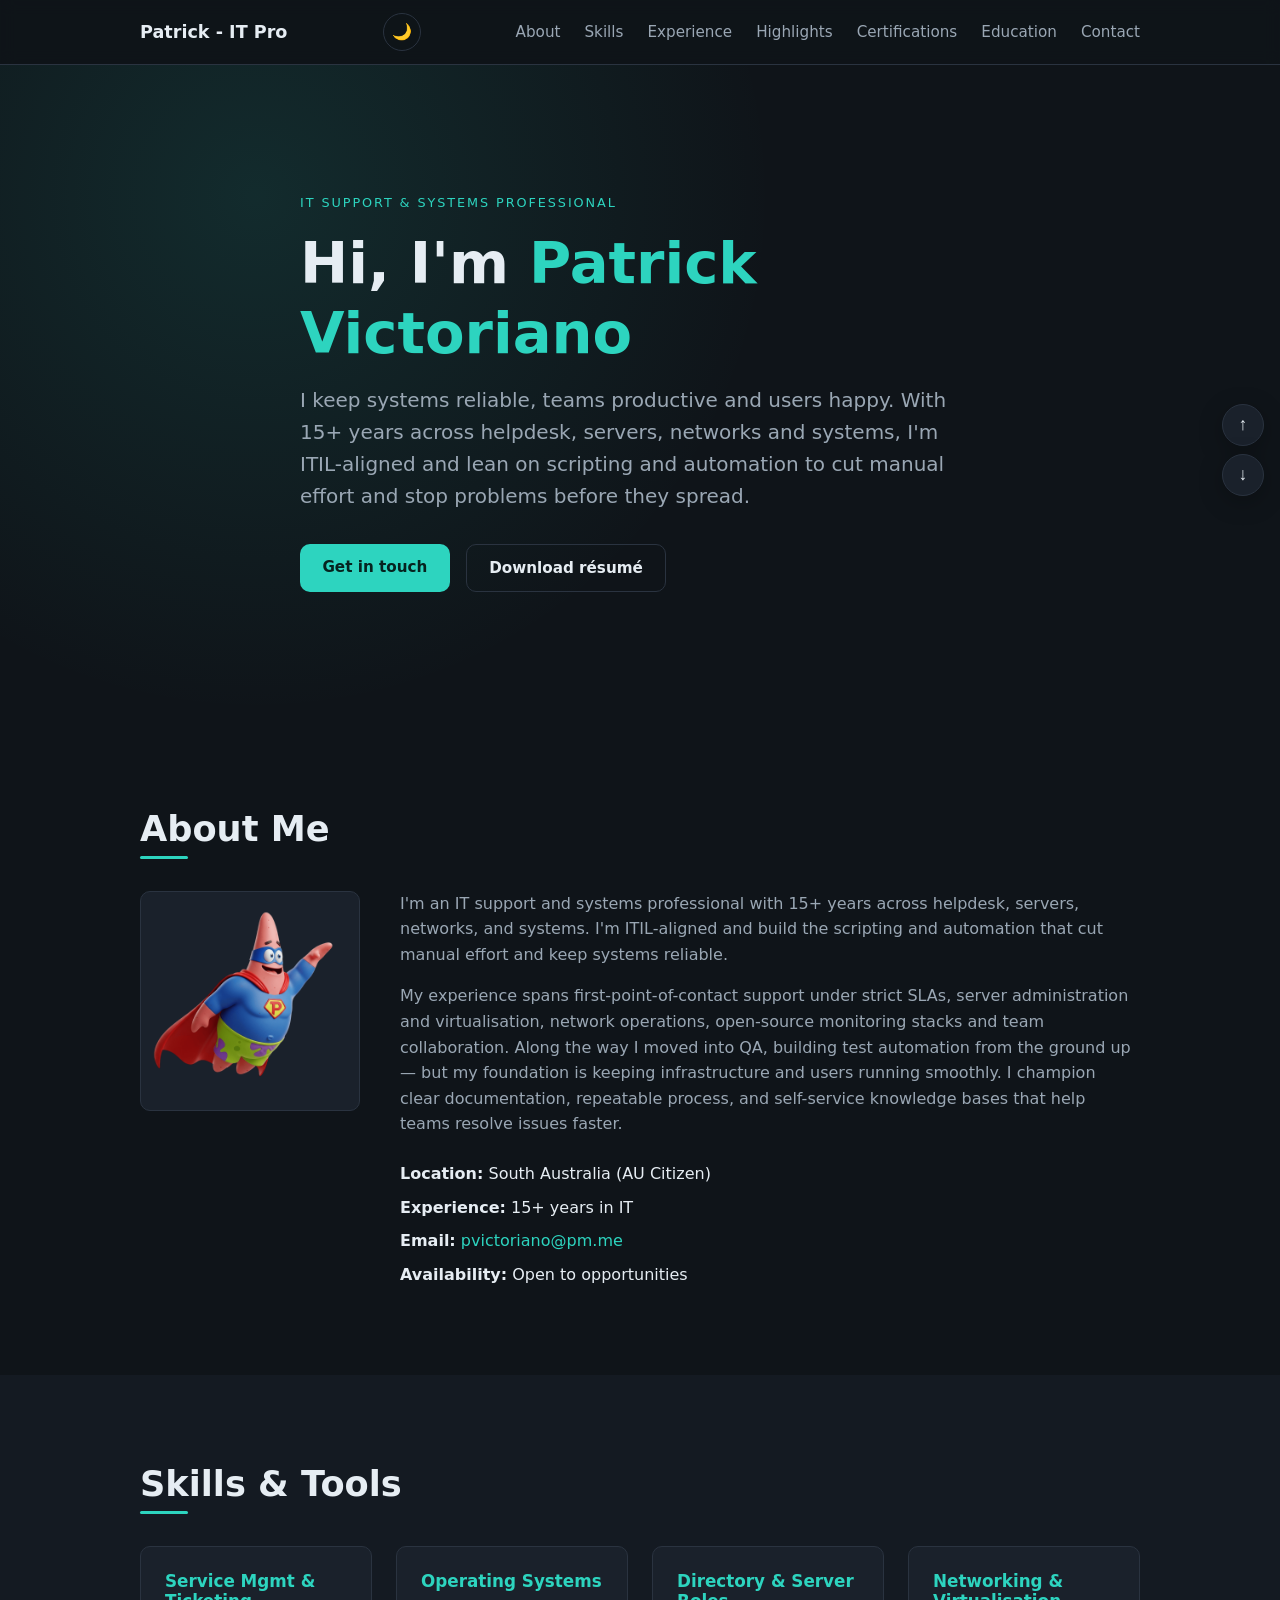
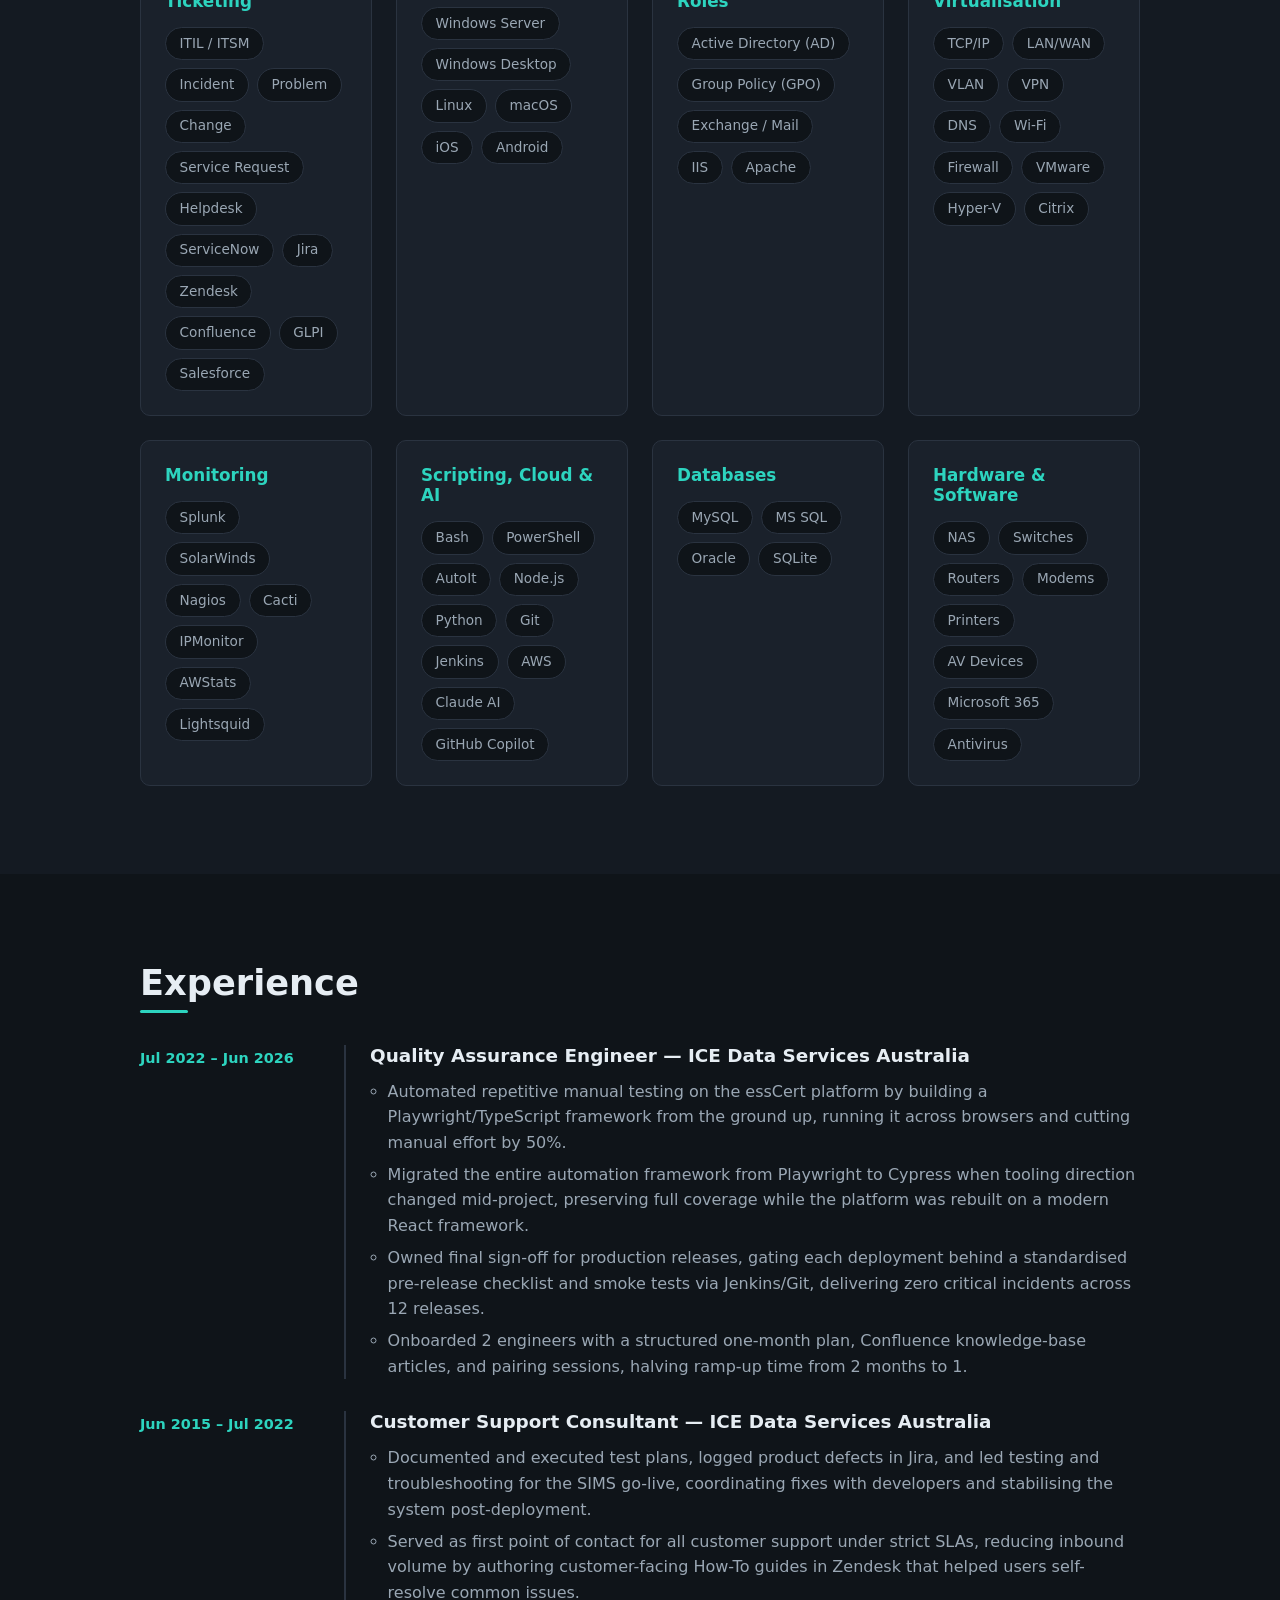
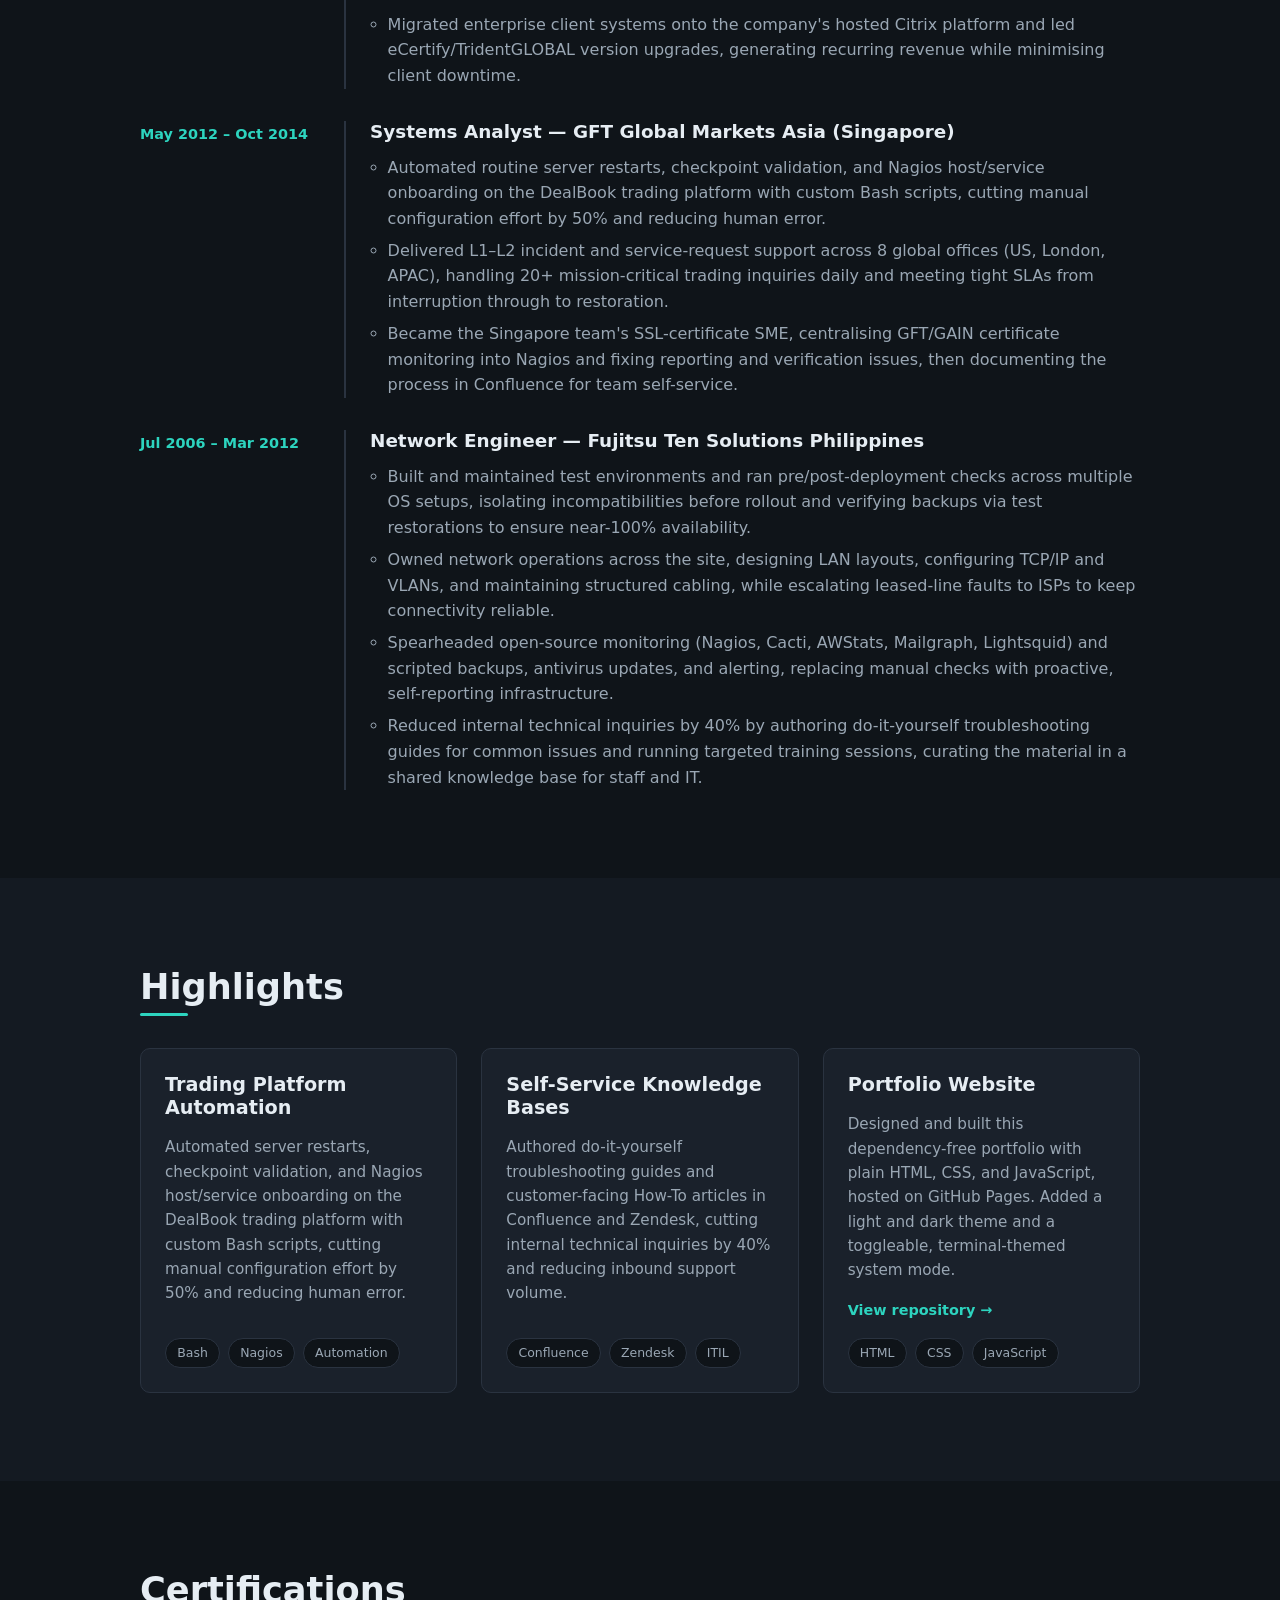
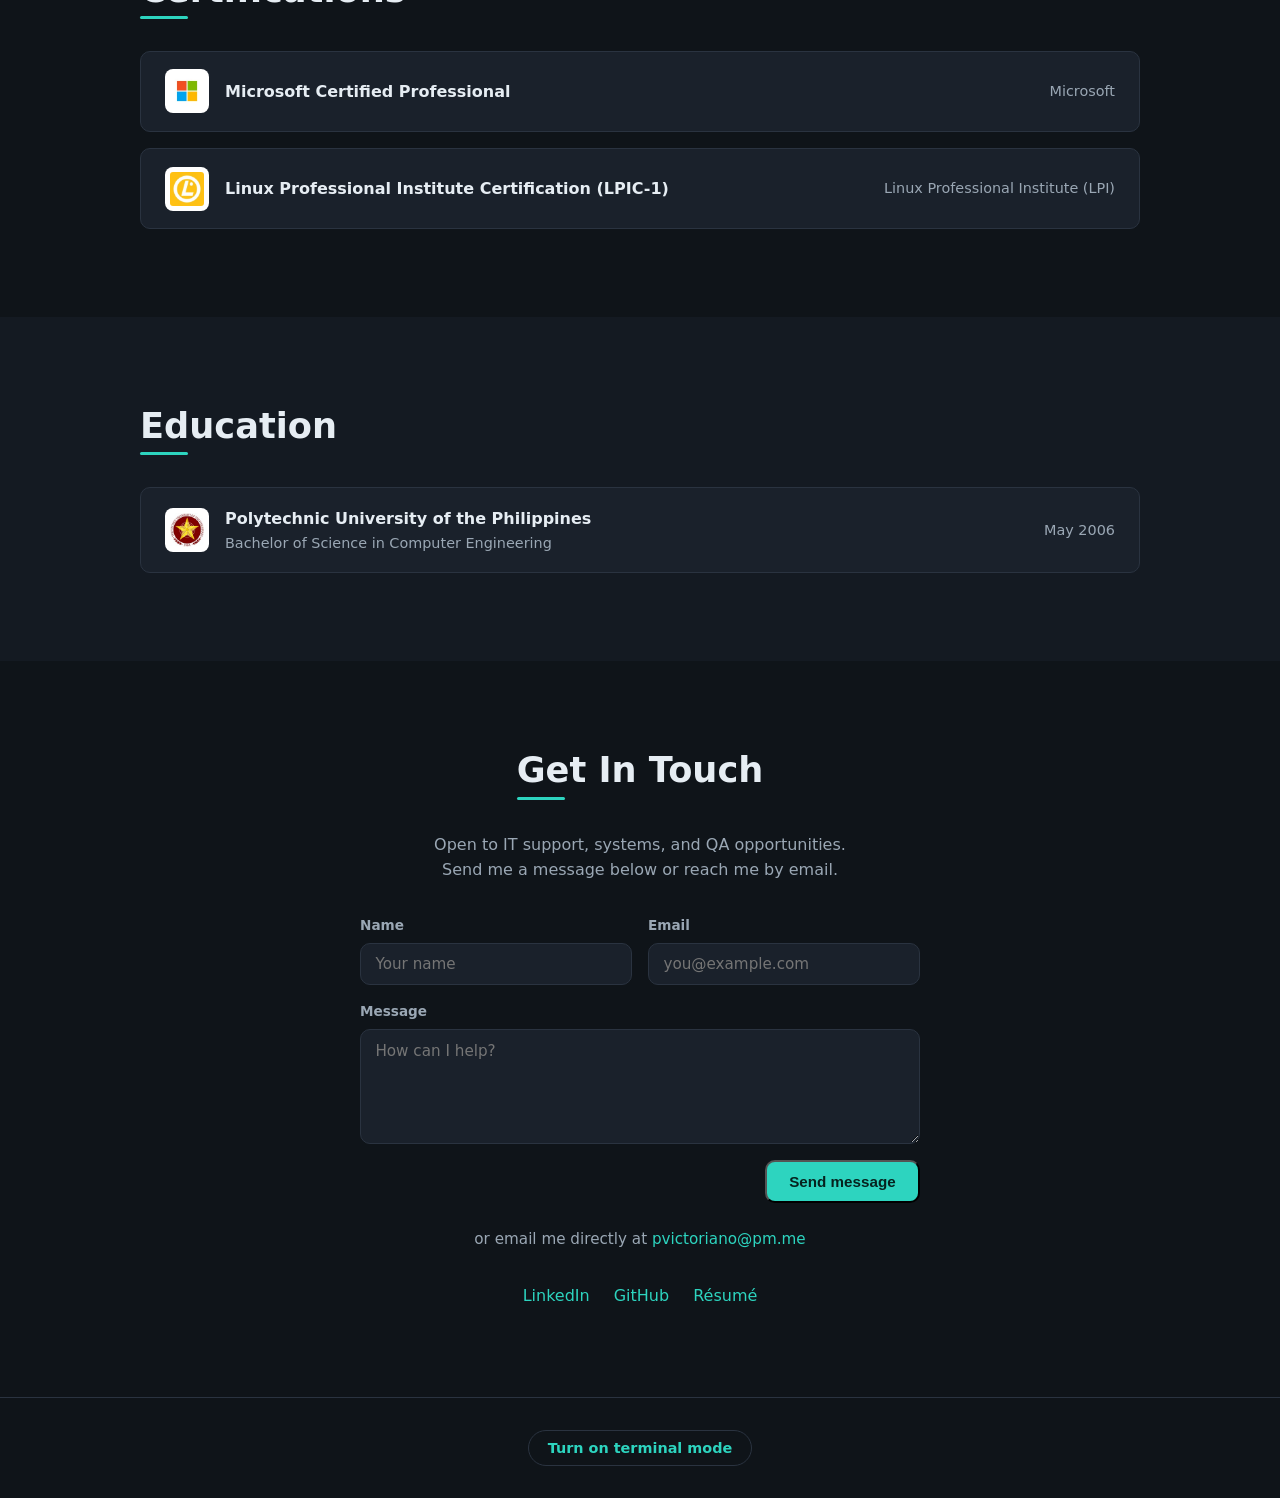
==== index.html @ c8a72f9f "Initial commit" ====
<!doctype html>
<html lang="en">
  <head>
    <meta charset="UTF-8" />
    <meta name="viewport" content="width=device-width, initial-scale=1.0" />
    <meta
      name="description"
      content="Portfolio of Patrick Victoriano, an IT support and systems professional specialising in helpdesk, servers, networks, systems and automation."
    />
    <meta name="author" content="Patrick Victoriano" />
    <title>Patrick Victoriano — IT Support &amp; Systems Professional</title>
    <link rel="icon" type="image/svg+xml" href="assets/favicon.svg" />
    <link rel="preconnect" href="https://fonts.googleapis.com" />
    <link rel="preconnect" href="https://fonts.gstatic.com" crossorigin />
    <link
      href="https://fonts.googleapis.com/css2?family=Space+Grotesk:wght@500;600;700&family=Inter:wght@400;500;600&family=JetBrains+Mono:wght@400;500&display=swap"
      rel="stylesheet"
    />
    <link rel="stylesheet" href="css/style.css" />
    <link rel="stylesheet" href="css/terminal-mode.css" />

    <!-- Cloudflare Turnstile — anti-spam CAPTCHA for the contact form.
         Formspree verifies the cf-turnstile-response token server-side. -->
    <script src="https://challenges.cloudflare.com/turnstile/v0/api.js" async defer></script>

    <!-- Apply saved view/theme before first paint to avoid a flash -->
    <script>
      ;(function () {
        if (localStorage.getItem("mode") === "terminal") {
          document.documentElement.setAttribute("data-mode", "terminal")
        }
        // New viewers default to dark theme; returning viewers keep their choice.
        var theme = localStorage.getItem("theme") || "dark"
        document.documentElement.setAttribute("data-theme", theme)
      })()
    </script>
  </head>
  <body>
    <!-- ===== Header / Navigation ===== -->
    <header class="site-header">
      <nav class="nav container" aria-label="Primary">
        <a href="#hero" class="nav__logo">Patrick - IT Pro</a>
        <div class="nav__actions">
          <button class="theme-toggle" id="theme-toggle" type="button" aria-label="Toggle color theme">
            <span class="theme-toggle__icon" aria-hidden="true">🌙</span>
          </button>
          <button class="nav__toggle" aria-expanded="false" aria-controls="nav-menu" aria-label="Toggle navigation">
            <span></span><span></span><span></span>
          </button>
        </div>
        <ul class="nav__menu" id="nav-menu">
          <li><a href="#about">About</a></li>
          <li><a href="#skills">Skills</a></li>
          <li><a href="#experience">Experience</a></li>
          <li><a href="#projects">Highlights</a></li>
          <li><a href="#certifications">Certifications</a></li>
          <li><a href="#education">Education</a></li>
          <li><a href="#contact">Contact</a></li>
        </ul>
      </nav>
    </header>

    <main>
      <!-- ===== Hero ===== -->
      <section id="hero" class="hero">
        <div class="container hero__inner">
          <p class="status terminal-only" role="status">
            <span class="status__dot" aria-hidden="true"></span>
            <span class="status__pass">✓ Open to work</span>
            <span class="status__sep">·</span> South Australia <span class="status__sep">·</span> IT Professional
          </p>
          <p class="hero__eyebrow">IT Support &amp; Systems Professional</p>
          <h1 class="hero__title">Hi, I'm <span class="accent">Patrick Victoriano</span></h1>
          <p class="hero__subtitle">
            I keep systems reliable, teams productive and users happy. With 15+ years across helpdesk, servers, networks and systems,
            I'm ITIL-aligned and lean on scripting and automation to cut manual effort and stop problems before they spread.
          </p>
          <div class="hero__actions">
            <a href="#contact" class="btn btn--primary">Get in touch</a>
            <a href="assets/pvictoriano-resume-it.pdf" class="btn btn--ghost" target="_blank" rel="noopener">Download résumé</a>
          </div>

          <!-- System status readout (terminal mode only) -->
          <p class="eyebrow terminal-only">$ uptime --since 2006</p>
          <pre class="run terminal-only" aria-hidden="true"><span class="run__cmd">$ systemctl status patrick</span>
<span class="run__ok">✓</span> helpdesk · servers · networks  <span class="run__dim">(15+ y)</span>
<span class="run__ok">✓</span> itil · itsm · monitoring       <span class="run__dim">active</span>
<span class="run__ok">✓</span> scripting · automation         <span class="run__dim">active</span>
<span class="run__sum">3 active</span> · 0 failed · open to new roles</pre>
        </div>
      </section>

      <!-- ===== About ===== -->
      <section id="about" class="section">
        <div class="container">
          <p class="eyebrow terminal-only">$ cat about.md</p>
          <h2 class="section__title">About Me</h2>
          <div class="about">
            <img class="about__photo" src="assets/patrick-star-superhero.png" alt="Portrait of Patrick Victoriano" />
            <div class="about__text">
              <p>
                I'm an IT support and systems professional with 15+ years across helpdesk, servers, networks, and systems. I'm ITIL-aligned and
                build the scripting and automation that cut manual effort and keep systems reliable.
              </p>
              <p>
                My experience spans first-point-of-contact support under strict SLAs, server administration and virtualisation, network operations,
                open-source monitoring stacks and team collaboration. Along the way I moved into QA, building test automation from the ground up — but
                my foundation is keeping infrastructure and users running smoothly. I champion clear documentation, repeatable process, and
                self-service knowledge bases that help teams resolve issues faster.
              </p>
              <ul class="about__facts">
                <li><strong>Location:</strong> South Australia (AU Citizen)</li>
                <li><strong>Experience:</strong> 15+ years in IT</li>
                <li><strong>Email:</strong> <a href="mailto:pvictoriano@pm.me">pvictoriano@pm.me</a></li>
                <li><strong>Availability:</strong> Open to opportunities</li>
              </ul>
            </div>
          </div>
        </div>
      </section>

      <!-- ===== Skills ===== -->
      <section id="skills" class="section section--alt">
        <div class="container">
          <p class="eyebrow terminal-only">$ ls skills/</p>
          <h2 class="section__title">Skills &amp; Tools</h2>
          <div class="skills">
            <div class="skills__group">
              <h3>Service Mgmt &amp; Ticketing</h3>
              <ul class="tags">
                <li>ITIL / ITSM</li>
                <li>Incident</li>
                <li>Problem</li>
                <li>Change</li>
                <li>Service Request</li>
                <li>Helpdesk</li>
                <li>ServiceNow</li>
                <li>Jira</li>
                <li>Zendesk</li>
                <li>Confluence</li>
                <li>GLPI</li>
                <li>Salesforce</li>
              </ul>
            </div>
            <div class="skills__group">
              <h3>Operating Systems</h3>
              <ul class="tags">
                <li>Windows Server</li>
                <li>Windows Desktop</li>
                <li>Linux</li>
                <li>macOS</li>
                <li>iOS</li>
                <li>Android</li>
              </ul>
            </div>
            <div class="skills__group">
              <h3>Directory &amp; Server Roles</h3>
              <ul class="tags">
                <li>Active Directory (AD)</li>
                <li>Group Policy (GPO)</li>
                <li>Exchange / Mail</li>
                <li>IIS</li>
                <li>Apache</li>
              </ul>
            </div>
            <div class="skills__group">
              <h3>Networking &amp; Virtualisation</h3>
              <ul class="tags">
                <li>TCP/IP</li>
                <li>LAN/WAN</li>
                <li>VLAN</li>
                <li>VPN</li>
                <li>DNS</li>
                <li>Wi-Fi</li>
                <li>Firewall</li>
                <li>VMware</li>
                <li>Hyper-V</li>
                <li>Citrix</li>
              </ul>
            </div>
            <div class="skills__group">
              <h3>Monitoring</h3>
              <ul class="tags">
                <li>Splunk</li>
                <li>SolarWinds</li>
                <li>Nagios</li>
                <li>Cacti</li>
                <li>IPMonitor</li>
                <li>AWStats</li>
                <li>Lightsquid</li>
              </ul>
            </div>
            <div class="skills__group">
              <h3>Scripting, Cloud &amp; AI</h3>
              <ul class="tags">
                <li>Bash</li>
                <li>PowerShell</li>
                <li>AutoIt</li>
                <li>Node.js</li>
                <li>Python</li>
                <li>Git</li>
                <li>Jenkins</li>
                <li>AWS</li>
                <li>Claude AI</li>
                <li>GitHub Copilot</li>
              </ul>
            </div>
            <div class="skills__group">
              <h3>Databases</h3>
              <ul class="tags">
                <li>MySQL</li>
                <li>MS SQL</li>
                <li>Oracle</li>
                <li>SQLite</li>
              </ul>
            </div>
            <div class="skills__group">
              <h3>Hardware &amp; Software</h3>
              <ul class="tags">
                <li>NAS</li>
                <li>Switches</li>
                <li>Routers</li>
                <li>Modems</li>
                <li>Printers</li>
                <li>AV Devices</li>
                <li>Microsoft 365</li>
                <li>Antivirus</li>
              </ul>
            </div>
          </div>
        </div>
      </section>

      <!-- ===== Experience ===== -->
      <section id="experience" class="section">
        <div class="container">
          <p class="eyebrow terminal-only">$ history | grep roles</p>
          <h2 class="section__title">Experience</h2>
          <ol class="timeline">
            <li class="timeline__item">
              <div class="timeline__meta">
                <span class="timeline__date">Jul 2022 – Jun 2026</span>
              </div>
              <div class="timeline__content">
                <h3>Quality Assurance Engineer — ICE Data Services Australia</h3>
                <ul>
                  <li>
                    Automated repetitive manual testing on the essCert platform by building a Playwright/TypeScript framework from the ground up,
                    running it across browsers and cutting manual effort by 50%.
                  </li>
                  <li>
                    Migrated the entire automation framework from Playwright to Cypress when tooling direction changed mid-project, preserving full
                    coverage while the platform was rebuilt on a modern React framework.
                  </li>
                  <li>
                    Owned final sign-off for production releases, gating each deployment behind a standardised pre-release checklist and smoke tests
                    via Jenkins/Git, delivering zero critical incidents across 12 releases.
                  </li>
                  <li>
                    Onboarded 2 engineers with a structured one-month plan, Confluence knowledge-base articles, and pairing sessions, halving ramp-up
                    time from 2 months to 1.
                  </li>
                </ul>
              </div>
            </li>
            <li class="timeline__item">
              <div class="timeline__meta">
                <span class="timeline__date">Jun 2015 – Jul 2022</span>
              </div>
              <div class="timeline__content">
                <h3>Customer Support Consultant — ICE Data Services Australia</h3>
                <ul>
                  <li>
                    Documented and executed test plans, logged product defects in Jira, and led testing and troubleshooting for the SIMS go-live,
                    coordinating fixes with developers and stabilising the system post-deployment.
                  </li>
                  <li>
                    Served as first point of contact for all customer support under strict SLAs, reducing inbound volume by authoring customer-facing
                    How-To guides in Zendesk that helped users self-resolve common issues.
                  </li>
                  <li>
                    Migrated enterprise client systems onto the company's hosted Citrix platform and led eCertify/TridentGLOBAL version upgrades,
                    generating recurring revenue while minimising client downtime.
                  </li>
                </ul>
              </div>
            </li>
            <li class="timeline__item">
              <div class="timeline__meta">
                <span class="timeline__date">May 2012 – Oct 2014</span>
              </div>
              <div class="timeline__content">
                <h3>Systems Analyst — GFT Global Markets Asia (Singapore)</h3>
                <ul>
                  <li>
                    Automated routine server restarts, checkpoint validation, and Nagios host/service onboarding on the DealBook trading platform with
                    custom Bash scripts, cutting manual configuration effort by 50% and reducing human error.
                  </li>
                  <li>
                    Delivered L1–L2 incident and service-request support across 8 global offices (US, London, APAC), handling 20+ mission-critical
                    trading inquiries daily and meeting tight SLAs from interruption through to restoration.
                  </li>
                  <li>
                    Became the Singapore team's SSL-certificate SME, centralising GFT/GAIN certificate monitoring into Nagios and fixing reporting and
                    verification issues, then documenting the process in Confluence for team self-service.
                  </li>
                </ul>
              </div>
            </li>
            <li class="timeline__item">
              <div class="timeline__meta">
                <span class="timeline__date">Jul 2006 – Mar 2012</span>
              </div>
              <div class="timeline__content">
                <h3>Network Engineer — Fujitsu Ten Solutions Philippines</h3>
                <ul>
                  <li>
                    Built and maintained test environments and ran pre/post-deployment checks across multiple OS setups, isolating incompatibilities
                    before rollout and verifying backups via test restorations to ensure near-100% availability.
                  </li>
                  <li>
                    Owned network operations across the site, designing LAN layouts, configuring TCP/IP and VLANs, and maintaining structured cabling,
                    while escalating leased-line faults to ISPs to keep connectivity reliable.
                  </li>
                  <li>
                    Spearheaded open-source monitoring (Nagios, Cacti, AWStats, Mailgraph, Lightsquid) and scripted backups, antivirus updates, and
                    alerting, replacing manual checks with proactive, self-reporting infrastructure.
                  </li>
                  <li>
                    Reduced internal technical inquiries by 40% by authoring do-it-yourself troubleshooting guides for common issues and running
                    targeted training sessions, curating the material in a shared knowledge base for staff and IT.
                  </li>
                </ul>
              </div>
            </li>
          </ol>
        </div>
      </section>

      <!-- ===== Projects ===== -->
      <section id="projects" class="section section--alt">
        <div class="container">
          <p class="eyebrow terminal-only">$ ls highlights/</p>
          <h2 class="section__title">Highlights</h2>
          <div class="projects">
            <article class="card">
              <h3 class="card__title">Trading Platform Automation</h3>
              <p class="card__desc">
                Automated server restarts, checkpoint validation, and Nagios host/service onboarding on the DealBook trading platform with custom Bash
                scripts, cutting manual configuration effort by 50% and reducing human error.
              </p>
              <ul class="tags tags--sm">
                <li>Bash</li>
                <li>Nagios</li>
                <li>Automation</li>
              </ul>
            </article>

            <article class="card">
              <h3 class="card__title">Self-Service Knowledge Bases</h3>
              <p class="card__desc">
                Authored do-it-yourself troubleshooting guides and customer-facing How-To articles in Confluence and Zendesk, cutting internal
                technical inquiries by 40% and reducing inbound support volume.
              </p>
              <ul class="tags tags--sm">
                <li>Confluence</li>
                <li>Zendesk</li>
                <li>ITIL</li>
              </ul>
            </article>

            <article class="card">
              <h3 class="card__title">Portfolio Website</h3>
              <p class="card__desc">
                Designed and built this dependency-free portfolio with plain HTML, CSS, and JavaScript, hosted on GitHub Pages. Added a light and dark
                theme and a toggleable, terminal-themed system mode.
              </p>
              <div class="card__links">
                <a href="https://github.com/pvictoriano-gh/pvictoriano-gh.github.io" target="_blank" rel="noopener">View repository →</a>
              </div>
              <ul class="tags tags--sm">
                <li>HTML</li>
                <li>CSS</li>
                <li>JavaScript</li>
              </ul>
            </article>
          </div>
        </div>
      </section>

      <!-- ===== Certifications ===== -->
      <section id="certifications" class="section">
        <div class="container">
          <p class="eyebrow terminal-only">$ cat certs.txt</p>
          <h2 class="section__title">Certifications</h2>
          <ul class="certs">
            <li class="certs__item">
              <img class="certs__logo" src="assets/microsoft_logo.jpg" alt="Microsoft logo" />
              <span class="certs__name">Microsoft Certified Professional</span>
              <span class="certs__issuer">Microsoft</span>
            </li>
            <li class="certs__item">
              <img class="certs__logo" src="assets/linux_logo.jpg" alt="Linux Professional Institute logo" />
              <span class="certs__name">Linux Professional Institute Certification (LPIC-1)</span>
              <span class="certs__issuer">Linux Professional Institute (LPI)</span>
            </li>
          </ul>
        </div>
      </section>

      <!-- ===== Education ===== -->
      <section id="education" class="section section--alt">
        <div class="container">
          <p class="eyebrow terminal-only">$ cat education.txt</p>
          <h2 class="section__title">Education</h2>
          <ul class="certs">
            <li class="certs__item">
              <img class="certs__logo" src="assets/school.jpg" alt="Polytechnic University of the Philippines logo" />
              <div class="certs__text">
                <span class="certs__name">Polytechnic University of the Philippines</span>
                <span class="certs__sub">Bachelor of Science in Computer Engineering</span>
              </div>
              <span class="certs__issuer">May 2006</span>
            </li>
          </ul>
        </div>
      </section>

      <!-- ===== Contact ===== -->
      <section id="contact" class="section">
        <div class="container contact">
          <p class="eyebrow terminal-only">$ mail -s "hello"</p>
          <h2 class="section__title">Get In Touch</h2>
          <p class="contact__lead">Open to IT support, systems, and QA opportunities.<br />Send me a message below or reach me by email.</p>

          <!--
          Contact form powered by Formspree (free tier).
          1. Sign up at https://formspree.io and create a new form.
          2. Replace YOUR_FORM_ID below with the ID Formspree gives you.
          Static GitHub Pages sites can't process forms server-side, so a
          service like Formspree handles delivery to your inbox.
        -->
          <form id="contact-form" class="contact__form" action="https://formspree.io/f/xzdldlkl" method="POST">
            <div class="form__row">
              <label class="form__field">
                <span>Name</span>
                <input type="text" name="name" placeholder="Your name" required />
              </label>
              <label class="form__field">
                <span>Email</span>
                <input type="email" name="email" placeholder="you@example.com" required />
              </label>
            </div>
            <label class="form__field">
              <span>Message</span>
              <textarea name="message" rows="5" placeholder="How can I help?" required></textarea>
            </label>
            <!-- Honeypot: Formspree drops any submission where this is filled.
                 Hidden from real users via CSS; do not remove the _gotcha name. -->
            <div class="form__honeypot" aria-hidden="true">
              <label>Leave this field empty<input type="text" name="_gotcha" tabindex="-1" autocomplete="off" /></label>
            </div>
            <!-- Submit button with the Cloudflare Turnstile widget to its right.
                 Turnstile produces a cf-turnstile-response token that Formspree
                 verifies server-side. -->
            <div class="form__submit-row">
              <div class="cf-turnstile" data-sitekey="0x4AAAAAADsVRvM360_g7hv0" data-theme="auto"></div>
              <button type="submit" class="btn btn--primary">Send message</button>
            </div>
          </form>
          <p id="form-status" class="form__status" role="status" aria-live="polite" hidden></p>

          <p class="contact__or">
            or email me directly at
            <a href="mailto:pvictoriano@pm.me">pvictoriano@pm.me</a>
          </p>
          <ul class="contact__links">
            <li><a href="https://www.linkedin.com/in/pvictoriano">LinkedIn</a></li>
            <li><a href="https://github.com/pvictoriano-gh">GitHub</a></li>
            <li><a href="assets/pvictoriano-resume-it.pdf" target="_blank" rel="noopener">Résumé</a></li>
          </ul>
        </div>
      </section>
    </main>

    <!-- ===== Footer ===== -->
    <footer class="site-footer">
      <div class="container">
        <p>
          <button id="terminal-toggle" class="terminal-switch" type="button" aria-pressed="false">Turn on terminal mode</button>
        </p>
      </div>
    </footer>

    <!-- ===== Scroll controls ===== -->
    <div class="scroll-controls">
      <button class="scroll-btn" id="scroll-top" type="button" aria-label="Scroll to top" title="Scroll to top">↑</button>
      <button class="scroll-btn" id="scroll-bottom" type="button" aria-label="Scroll to bottom" title="Scroll to bottom">↓</button>
    </div>

    <script>
      // Mobile nav toggle
      const toggle = document.querySelector(".nav__toggle")
      const menu = document.getElementById("nav-menu")
      toggle.addEventListener("click", () => {
        const open = menu.classList.toggle("nav__menu--open")
        toggle.setAttribute("aria-expanded", String(open))
      })
      menu.addEventListener("click", (e) => {
        if (e.target.tagName === "A") {
          menu.classList.remove("nav__menu--open")
          toggle.setAttribute("aria-expanded", "false")
        }
      })

      // Theme toggle with persistence
      const themeToggle = document.getElementById("theme-toggle")
      const icon = themeToggle.querySelector(".theme-toggle__icon")
      const stored = localStorage.getItem("theme")
      // New viewers default to dark theme; returning viewers keep their choice.
      const initial = stored || "dark"

      function applyTheme(theme) {
        document.documentElement.setAttribute("data-theme", theme)
        icon.textContent = theme === "light" ? "☀️" : "🌙"
      }
      applyTheme(initial)

      themeToggle.addEventListener("click", () => {
        const next = document.documentElement.getAttribute("data-theme") === "light" ? "dark" : "light"
        applyTheme(next)
        localStorage.setItem("theme", next)
      })

      // Terminal mode — re-skins the whole page in a system/terminal style.
      // The data-mode attribute is set pre-paint by the <head> script;
      // here we just sync the button label and handle clicks.
      const terminalToggle = document.getElementById("terminal-toggle")

      function applyMode(mode) {
        const isTerminal = mode === "terminal"
        document.documentElement.setAttribute("data-mode", isTerminal ? "terminal" : "standard")
        terminalToggle.setAttribute("aria-pressed", String(isTerminal))
        terminalToggle.textContent = isTerminal ? "Turn off terminal mode" : "Turn on terminal mode"
      }
      applyMode(localStorage.getItem("mode"))

      terminalToggle.addEventListener("click", () => {
        const next = document.documentElement.getAttribute("data-mode") === "terminal" ? "standard" : "terminal"
        applyMode(next)
        localStorage.setItem("mode", next)
        window.scrollTo({ top: 0, behavior: "instant" })
      })

      // Scroll controls — smooth scroll to the top / bottom of the page
      document.getElementById("scroll-top").addEventListener("click", () => {
        window.scrollTo({ top: 0, behavior: "smooth" })
      })
      document.getElementById("scroll-bottom").addEventListener("click", () => {
        window.scrollTo({ top: document.documentElement.scrollHeight, behavior: "smooth" })
      })

      // Contact form — submit via AJAX so the visitor stays on the page, then
      // show an inline confirmation. Cloudflare Turnstile adds its token as a
      // hidden cf-turnstile-response field, which FormData picks up and
      // Formspree verifies server-side.
      const contactForm = document.getElementById("contact-form")
      const formStatus = document.getElementById("form-status")

      function showStatus(message, ok) {
        formStatus.textContent = message
        formStatus.classList.toggle("form__status--error", !ok)
        formStatus.hidden = false
      }

      contactForm.addEventListener("submit", async (e) => {
        e.preventDefault()

        // Require the captcha before submitting. Only enforced when the widget
        // has loaded, so a blocked Turnstile script never traps real visitors.
        if (window.turnstile && !window.turnstile.getResponse()) {
          showStatus("Please complete the captcha.", false)
          return
        }

        const button = contactForm.querySelector("button[type='submit']")
        button.disabled = true

        try {
          const response = await fetch(contactForm.action, {
            method: "POST",
            body: new FormData(contactForm),
            headers: { Accept: "application/json" },
          })

          if (response.ok) {
            showStatus("✓ Thanks! Your message has been sent.", true)
            contactForm.reset()
            // Dismiss the confirmation on the next click anywhere on the page.
            document.addEventListener(
              "click",
              () => {
                formStatus.hidden = true
              },
              { once: true },
            )
          } else {
            const data = await response.json().catch(() => ({}))
            // Formspree may return either an `errors` array (field-level) or a
            // single `error` string (form-level, e.g. CAPTCHA/config issues).
            let msg = data.errors ? data.errors.map((err) => err.message).join(", ") : data.error || "Something went wrong. Please try again."
            // Normalise any Turnstile/captcha-worded server error to one message.
            if (/turnstile|captcha/i.test(msg)) msg = "Please complete the captcha."
            showStatus(msg, false)
          }
        } catch {
          showStatus("Network error. Please try again, or email me directly.", false)
        } finally {
          button.disabled = false
          // Reset Turnstile so the next submit gets a fresh token (tokens are
          // single-use). No-op if the widget script hasn't loaded.
          if (window.turnstile) window.turnstile.reset()
        }
      })
    </script>
  </body>
</html>
---- css/style.css ----
/* ============================================================
   Patrick — IT Support & Systems Portfolio
   Plain CSS, no frameworks. Edit the variables below to
   quickly re-theme the whole site.
   ============================================================ */

:root {
  --color-bg: #0f1419;
  --color-surface: #1a212b;
  --color-surface-alt: #141a22;
  --color-text: #e6edf3;
  --color-muted: #9aa7b4;
  --color-accent: #2dd4bf;
  --color-accent-dark: #14b8a6;
  --color-border: #2a3340;

  --font-sans: system-ui, -apple-system, "Segoe UI", Roboto, Helvetica, Arial, sans-serif;
  --max-width: 1040px;
  --radius: 10px;
  --shadow: 0 6px 24px rgba(0, 0, 0, 0.25);
}

/* Light theme — applied when <html data-theme="light"> */
[data-theme="light"] {
  --color-bg: #f7f9fb;
  --color-surface: #ffffff;
  --color-surface-alt: #eef2f6;
  --color-text: #1a212b;
  --color-muted: #5a6776;
  --color-accent: #0d9488;
  --color-accent-dark: #0f766e;
  --color-border: #d8e0e8;
  --shadow: 0 6px 24px rgba(15, 20, 25, 0.08);
}

body {
  transition: background-color 0.3s, color 0.3s;
}

/* ===== Reset / base ===== */
*,
*::before,
*::after {
  box-sizing: border-box;
  margin: 0;
}

html {
  scroll-behavior: smooth;
}

body {
  font-family: var(--font-sans);
  background-color: var(--color-bg);
  color: var(--color-text);
  line-height: 1.6;
  -webkit-font-smoothing: antialiased;
}

a {
  color: var(--color-accent);
  text-decoration: none;
}

a:hover {
  text-decoration: underline;
}

img {
  max-width: 100%;
  display: block;
}

h1, h2, h3 {
  line-height: 1.2;
  font-weight: 700;
}

.container {
  width: 100%;
  max-width: var(--max-width);
  margin-inline: auto;
  padding-inline: 1.25rem;
}

/* ===== Header / Nav ===== */
.site-header {
  position: sticky;
  top: 0;
  z-index: 50;
  background-color: rgba(15, 20, 25, 0.85);
  backdrop-filter: blur(8px);
  border-bottom: 1px solid var(--color-border);
}

.nav {
  display: flex;
  align-items: center;
  justify-content: space-between;
  min-height: 64px;
}

.nav__logo {
  font-weight: 700;
  font-size: 1.1rem;
  color: var(--color-text);
}

.nav__menu {
  list-style: none;
  display: flex;
  gap: 1.5rem;
  padding: 0;
}

.nav__menu a {
  color: var(--color-muted);
  font-size: 0.95rem;
  transition: color 0.2s;
}

.nav__menu a:hover {
  color: var(--color-text);
  text-decoration: none;
}

.nav__toggle {
  display: none;
  flex-direction: column;
  gap: 5px;
  background: none;
  border: 0;
  cursor: pointer;
  padding: 0.4rem;
}

.nav__toggle span {
  width: 24px;
  height: 2px;
  background: var(--color-text);
  border-radius: 2px;
}

/* ===== Buttons ===== */
.btn {
  display: inline-block;
  padding: 0.7rem 1.4rem;
  border-radius: var(--radius);
  font-weight: 600;
  font-size: 0.95rem;
  transition: transform 0.15s, background-color 0.2s, border-color 0.2s;
}

.btn:hover {
  text-decoration: none;
  transform: translateY(-2px);
}

.btn--primary {
  background-color: var(--color-accent);
  color: #06231f;
}

.btn--primary:hover {
  background-color: var(--color-accent-dark);
}

.btn--ghost {
  border: 1px solid var(--color-border);
  color: var(--color-text);
}

.btn--ghost:hover {
  border-color: var(--color-accent);
}

/* ===== Hero ===== */
.hero {
  padding: clamp(4rem, 12vw, 8rem) 0;
  background: radial-gradient(circle at 20% 20%, rgba(45, 212, 191, 0.12), transparent 45%);
}

.hero__inner {
  max-width: 720px;
}

.hero__eyebrow {
  text-transform: uppercase;
  letter-spacing: 0.15em;
  font-size: 0.8rem;
  color: var(--color-accent);
  margin-bottom: 1rem;
}

.hero__title {
  font-size: clamp(2.2rem, 6vw, 3.6rem);
  margin-bottom: 1rem;
}

.accent {
  color: var(--color-accent);
}

.hero__subtitle {
  font-size: clamp(1rem, 2.5vw, 1.25rem);
  color: var(--color-muted);
  margin-bottom: 2rem;
}

.hero__actions {
  display: flex;
  flex-wrap: wrap;
  gap: 1rem;
}

/* ===== Sections ===== */
.section {
  padding: clamp(3rem, 8vw, 5.5rem) 0;
}

.section--alt {
  background-color: var(--color-surface-alt);
}

.section__title {
  font-size: clamp(1.6rem, 4vw, 2.2rem);
  margin-bottom: 2.5rem;
  position: relative;
  display: inline-block;
}

.section__title::after {
  content: "";
  position: absolute;
  left: 0;
  bottom: -0.5rem;
  width: 48px;
  height: 3px;
  background-color: var(--color-accent);
  border-radius: 2px;
}

/* ===== About ===== */
.about {
  display: grid;
  grid-template-columns: 220px 1fr;
  gap: 2.5rem;
  align-items: start;
}

.about__photo {
  width: 220px;
  height: 220px;
  object-fit: cover;
  border-radius: var(--radius);
  border: 1px solid var(--color-border);
  background-color: var(--color-surface);
}

.about__text p {
  margin-bottom: 1rem;
  color: var(--color-muted);
}

.about__facts {
  list-style: none;
  padding: 0;
  margin-top: 1.5rem;
  display: grid;
  gap: 0.5rem;
}

.about__facts strong {
  color: var(--color-text);
}

/* ===== Skills ===== */
.skills {
  display: grid;
  grid-template-columns: repeat(auto-fit, minmax(220px, 1fr));
  gap: 1.5rem;
}

.skills__group {
  background-color: var(--color-surface);
  border: 1px solid var(--color-border);
  border-radius: var(--radius);
  padding: 1.5rem;
}

.skills__group h3 {
  font-size: 1.05rem;
  margin-bottom: 1rem;
  color: var(--color-accent);
}

.tags {
  list-style: none;
  padding: 0;
  display: flex;
  flex-wrap: wrap;
  gap: 0.5rem;
}

.tags li {
  background-color: var(--color-bg);
  border: 1px solid var(--color-border);
  border-radius: 999px;
  padding: 0.3rem 0.85rem;
  font-size: 0.85rem;
  color: var(--color-muted);
}

.tags--sm li {
  font-size: 0.78rem;
  padding: 0.25rem 0.7rem;
}

/* ===== Timeline / Experience ===== */
.timeline {
  list-style: none;
  padding: 0;
  display: grid;
  gap: 2rem;
}

.timeline__item {
  display: grid;
  grid-template-columns: 180px 1fr;
  gap: 1.5rem;
}

.timeline__date {
  color: var(--color-accent);
  font-size: 0.9rem;
  font-weight: 600;
}

.timeline__content {
  border-left: 2px solid var(--color-border);
  padding-left: 1.5rem;
}

.timeline__content h3 {
  font-size: 1.15rem;
  margin-bottom: 0.75rem;
}

.timeline__content ul {
  color: var(--color-muted);
  padding-left: 1.1rem;
  display: grid;
  gap: 0.4rem;
}

/* ===== Projects ===== */
.projects {
  display: grid;
  grid-template-columns: repeat(auto-fit, minmax(260px, 1fr));
  gap: 1.5rem;
}

.card {
  background-color: var(--color-surface);
  border: 1px solid var(--color-border);
  border-radius: var(--radius);
  padding: 1.5rem;
  display: flex;
  flex-direction: column;
  gap: 1rem;
  transition: transform 0.15s, border-color 0.2s;
}

.card:hover {
  transform: translateY(-4px);
  border-color: var(--color-accent);
}

.card__title {
  font-size: 1.2rem;
}

.card__desc {
  color: var(--color-muted);
  font-size: 0.95rem;
  flex-grow: 1;
}

.card__links {
  display: flex;
  gap: 1.25rem;
  font-size: 0.9rem;
  font-weight: 600;
}

/* ===== Certifications ===== */
.certs {
  list-style: none;
  padding: 0;
  display: grid;
  gap: 1rem;
}

.certs__item {
  background-color: var(--color-surface);
  border: 1px solid var(--color-border);
  border-radius: var(--radius);
  padding: 1.1rem 1.5rem;
  display: flex;
  align-items: center;
  flex-wrap: wrap;
  gap: 0.5rem 1rem;
}

.certs__logo {
  width: 44px;
  height: 44px;
  object-fit: contain;
  border-radius: 8px;
  background-color: #ffffff;
  padding: 5px;
  flex-shrink: 0;
}

.certs__name {
  font-weight: 600;
}

.certs__text {
  display: flex;
  flex-direction: column;
}

.certs__sub {
  color: var(--color-muted);
  font-size: 0.9rem;
}

.certs__issuer {
  margin-left: auto;
  color: var(--color-muted);
  font-size: 0.9rem;
}

/* ===== Contact ===== */
.contact {
  text-align: center;
}

.contact .section__title {
  display: inline-block;
}

.contact__lead {
  color: var(--color-muted);
  max-width: 540px;
  margin: 0 auto 2rem;
}

.contact__links {
  list-style: none;
  padding: 0;
  margin-top: 2rem;
  display: flex;
  justify-content: center;
  flex-wrap: wrap;
  gap: 1.5rem;
}

/* ===== Footer ===== */
.site-footer {
  border-top: 1px solid var(--color-border);
  padding: 2rem 0;
  text-align: center;
  color: var(--color-muted);
  font-size: 0.9rem;
}

/* ===== Scroll controls ===== */
.scroll-controls {
  position: fixed;
  right: 1rem;
  top: 50%;
  transform: translateY(-50%);
  z-index: 60;
  display: flex;
  flex-direction: column;
  gap: 0.5rem;
}

.scroll-btn {
  width: 42px;
  height: 42px;
  display: inline-flex;
  align-items: center;
  justify-content: center;
  background-color: var(--color-surface);
  color: var(--color-text);
  border: 1px solid var(--color-border);
  border-radius: 999px;
  font-size: 1.1rem;
  line-height: 1;
  cursor: pointer;
  box-shadow: var(--shadow);
  transition: border-color 0.2s, color 0.2s, transform 0.15s;
}

.scroll-btn:hover {
  border-color: var(--color-accent);
  color: var(--color-accent);
  transform: translateY(-2px);
}

/* ===== Nav actions / theme toggle ===== */
.nav__actions {
  display: flex;
  align-items: center;
  gap: 0.5rem;
}

.theme-toggle {
  background: none;
  border: 1px solid var(--color-border);
  border-radius: 999px;
  width: 38px;
  height: 38px;
  display: inline-flex;
  align-items: center;
  justify-content: center;
  cursor: pointer;
  font-size: 1rem;
  line-height: 1;
  transition: border-color 0.2s, transform 0.15s;
}

.theme-toggle:hover {
  border-color: var(--color-accent);
  transform: translateY(-2px);
}

[data-theme="light"] .site-header {
  background-color: rgba(247, 249, 251, 0.85);
}

/* ===== Contact form ===== */
.contact__form {
  max-width: 560px;
  margin: 0 auto;
  text-align: left;
  display: grid;
  gap: 1rem;
}

.form__row {
  display: grid;
  grid-template-columns: 1fr 1fr;
  gap: 1rem;
}

.form__field {
  display: grid;
  gap: 0.4rem;
}

.form__field span {
  font-size: 0.85rem;
  font-weight: 600;
  color: var(--color-muted);
}

.form__field input,
.form__field textarea {
  width: 100%;
  background-color: var(--color-surface);
  border: 1px solid var(--color-border);
  border-radius: var(--radius);
  padding: 0.7rem 0.9rem;
  color: var(--color-text);
  font-family: inherit;
  font-size: 0.95rem;
  resize: vertical;
}

.form__field input:focus,
.form__field textarea:focus {
  outline: none;
  border-color: var(--color-accent);
  box-shadow: 0 0 0 3px rgba(45, 212, 191, 0.15);
}

/* Turnstile widget + submit button on one row, top-aligned: widget on the left,
   button pushed to the right so it aligns with the message box / form's right edge. */
.form__submit-row {
  display: flex;
  align-items: flex-start;
  flex-wrap: wrap;
  gap: 1rem;
}

.form__submit-row .btn {
  margin-left: auto;
}

/* Honeypot — hidden anti-spam trap. Real visitors never see or fill this;
   bots that auto-fill every field will, and Formspree drops the submission.
   Hidden off-screen rather than display:none so naive bots still target it. */
.form__honeypot {
  position: absolute;
  left: -9999px;
  width: 1px;
  height: 1px;
  overflow: hidden;
}

.form__status {
  max-width: 560px;
  margin: 1rem auto 0;
  padding: 0.7rem 0.9rem;
  border-radius: var(--radius);
  font-size: 0.95rem;
  font-weight: 600;
  color: var(--color-accent);
  background-color: var(--color-surface);
  border: 1px solid var(--color-accent);
}

.form__status--error {
  color: #ef4444;
  border-color: #ef4444;
}

.contact__or {
  color: var(--color-muted);
  margin-top: 1.5rem;
  font-size: 0.95rem;
}

/* ===== Responsive ===== */
@media (max-width: 720px) {
  .nav__toggle {
    display: flex;
  }

  .nav__menu {
    position: absolute;
    top: 64px;
    left: 0;
    right: 0;
    flex-direction: column;
    gap: 0;
    background-color: var(--color-surface);
    border-bottom: 1px solid var(--color-border);
    max-height: 0;
    overflow: hidden;
    transition: max-height 0.3s ease;
  }

  .nav__menu--open {
    max-height: 340px;
  }

  .nav__menu li {
    border-top: 1px solid var(--color-border);
  }

  .nav__menu a {
    display: block;
    padding: 0.9rem 1.25rem;
  }

  .about {
    grid-template-columns: 1fr;
    justify-items: center;
    text-align: center;
  }

  .about__facts {
    text-align: left;
  }

  .timeline__item {
    grid-template-columns: 1fr;
    gap: 0.5rem;
  }

  .timeline__content {
    border-left: 0;
    padding-left: 0;
  }

  .form__row {
    grid-template-columns: 1fr;
  }

  /* Once the submit row wraps, drop the auto margin so the button lines up
     with the captcha's left edge instead of being pushed to the right. */
  .form__submit-row .btn {
    margin-left: 0;
  }
}
---- css/terminal-mode.css ----
/* ============================================================
   Terminal Mode — a system/terminal flavoured re-skin of the
   whole site. Activated by clicking "Turn on terminal mode" in
   the footer, which sets <html data-mode="terminal">. Everything
   here is scoped under that attribute, so the standard site is
   untouched until terminal mode is on.

   Design language: light "paper" surface, indigo accent, Space
   Grotesk display type, JetBrains Mono accents, and shell-style
   status cues.
   ============================================================ */

/* Decorative terminal-only elements are hidden in the standard view. */
.terminal-only { display: none; }
/* Reveal terminal-only elements in terminal mode. Elements that need a different
   display (e.g. the status pill's inline-flex) override this below; those
   rules share this specificity and win by coming later in the source. */
html[data-mode="terminal"] .terminal-only { display: block; }

/* ---- Token remap: re-point the site's variables to the terminal palette ----
   Theme-independent tokens (fonts, radius) live here; the colour palette
   has a light and a dark variant below, keyed on data-theme so the
   navbar dark/light toggle works in terminal mode too. */
html[data-mode="terminal"] {
  --font-display: "Space Grotesk", system-ui, sans-serif;
  --font-body: "Inter", system-ui, sans-serif;
  --font-mono: "JetBrains Mono", ui-monospace, "SF Mono", Menlo, monospace;

  --radius: 14px;
}

/* Light terminal palette (default) */
html[data-mode="terminal"],
html[data-mode="terminal"][data-theme="light"] {
  --color-bg: #fcfcfd;          /* paper  */
  --color-surface: #ffffff;     /* panel  */
  --color-surface-alt: #f6f7f9; /* alt    */
  --color-text: #1a1d23;        /* ink    */
  --color-muted: #5c6470;
  --color-border: #e5e8ec;      /* line   */
  --color-accent: #5b4fe9;      /* indigo */
  --color-accent-dark: #4338ca;
  --shadow: 0 14px 40px -28px rgba(26, 29, 35, 0.4);

  --terminal-faint: #8a92a0;
  --terminal-pass: #15a24a;
  --terminal-pass-bg: #e7f6ed;
}

/* Dark terminal palette — same indigo/test-runner identity on a deep slate */
html[data-mode="terminal"][data-theme="dark"] {
  --color-bg: #0e0f1a;
  --color-surface: #181a2a;
  --color-surface-alt: #12131f;
  --color-text: #e7e9f3;
  --color-muted: #9ca3b4;
  --color-border: #272a3d;
  --color-accent: #8b80ff;      /* lightened indigo for contrast on dark */
  --color-accent-dark: #7468f5;
  --shadow: 0 14px 40px -24px rgba(0, 0, 0, 0.7);

  --terminal-faint: #6f7589;
  --terminal-pass: #3ddc84;
  --terminal-pass-bg: rgba(61, 220, 132, 0.12);
}

html[data-mode="terminal"] body {
  font-family: var(--font-body);
}

/* Display type for all headings */
html[data-mode="terminal"] h1,
html[data-mode="terminal"] h2,
html[data-mode="terminal"] h3,
html[data-mode="terminal"] .section__title,
html[data-mode="terminal"] .hero__title,
html[data-mode="terminal"] .card__title {
  font-family: var(--font-display);
  letter-spacing: -0.02em;
}

/* ---- Header ---- */
html[data-mode="terminal"] .site-header {
  backdrop-filter: saturate(160%) blur(10px);
}
html[data-mode="terminal"][data-theme="light"] .site-header {
  background-color: rgba(252, 252, 253, 0.85);
}
html[data-mode="terminal"][data-theme="dark"] .site-header {
  background-color: rgba(14, 15, 26, 0.85);
}
html[data-mode="terminal"] .nav__logo {
  font-family: var(--font-mono);
  font-weight: 500;
}

/* ---- Hero ---- */
html[data-mode="terminal"] .hero {
  background: radial-gradient(circle at 20% 20%, rgba(91, 79, 233, 0.10), transparent 45%);
}
html[data-mode="terminal"] .hero__eyebrow { display: none; } /* replaced by the status pill */
html[data-mode="terminal"] .hero__title { line-height: 1.07; }
html[data-mode="terminal"] .accent { color: var(--color-accent); }

/* Status pill */
html[data-mode="terminal"] .status {
  display: inline-flex;
  align-items: center;
  flex-wrap: wrap;
  gap: 8px;
  margin-bottom: 1.5rem;
  padding: 7px 14px;
  font-family: var(--font-mono);
  font-size: 0.82rem;
  color: var(--color-muted);
  background: var(--color-surface);
  border: 1px solid var(--color-border);
  border-radius: 999px;
}
html[data-mode="terminal"] .status__dot {
  width: 8px;
  height: 8px;
  border-radius: 50%;
  background: var(--terminal-pass);
  animation: terminal-pulse 2.4s ease-out infinite;
}
html[data-mode="terminal"] .status__pass { color: var(--terminal-pass); font-weight: 500; }
html[data-mode="terminal"] .status__sep { color: var(--terminal-faint); }

@keyframes terminal-pulse {
  0%   { box-shadow: 0 0 0 0 rgba(21, 162, 74, 0.4); }
  70%  { box-shadow: 0 0 0 7px rgba(21, 162, 74, 0); }
  100% { box-shadow: 0 0 0 0 rgba(21, 162, 74, 0); }
}

/* Terminal "test run" block */
html[data-mode="terminal"] .run {
  font-family: var(--font-mono);
  font-size: 0.86rem;
  line-height: 1.85;
  color: var(--color-text);
  background: var(--color-surface);
  border: 1px solid var(--color-border);
  border-radius: var(--radius);
  padding: 22px 24px;
  margin-top: 0;
  max-width: 640px;
  overflow-x: auto;
  box-shadow: var(--shadow);
}
html[data-mode="terminal"] .run__cmd { color: var(--color-accent); display: block; margin-bottom: 10px; }
html[data-mode="terminal"] .run__ok { color: var(--terminal-pass); font-weight: 500; }
html[data-mode="terminal"] .run__dim { color: var(--terminal-faint); }
html[data-mode="terminal"] .run__sum { color: var(--terminal-pass); font-weight: 500; }

/* ---- Buttons ---- */
html[data-mode="terminal"] .btn--primary { color: #ffffff; }

/* ---- Section eyebrows (shell-command cues) ---- */
html[data-mode="terminal"] .eyebrow {
  display: block;
  font-family: var(--font-mono);
  font-size: 0.8rem;
  color: var(--color-accent);
  margin-bottom: 0.85rem;
}
/* The accent underline isn't part of the terminal look. */
html[data-mode="terminal"] .section__title::after { display: none; }

/* The status readout pair (eyebrow + terminal) sits below the hero actions. */
html[data-mode="terminal"] .hero__inner .eyebrow { margin-top: 2.75rem; }

/* ---- Tags become mono pills ---- */
html[data-mode="terminal"] .tags li {
  font-family: var(--font-mono);
  font-size: 0.8rem;
  background: var(--color-surface-alt);
  border-radius: 7px;
}
/* Small project tags become #hashtags */
html[data-mode="terminal"] .tags--sm {
  gap: 0.5rem;
}
html[data-mode="terminal"] .tags--sm li {
  font-family: var(--font-mono);
  font-size: 0.76rem;
  color: var(--terminal-faint);
  background: none;
  border: 0;
  padding: 0;
}
html[data-mode="terminal"] .tags--sm li::before { content: "#"; color: var(--color-accent); }

/* ---- Skills group / cards / certs already follow the tokens ---- */
html[data-mode="terminal"] .skills__group h3 { font-family: var(--font-display); }
html[data-mode="terminal"] .timeline__date { font-family: var(--font-mono); }

/* Project cards get an "ok" status pill, matching the terminal concept */
html[data-mode="terminal"] .card { position: relative; }
html[data-mode="terminal"] .card__title::after {
  content: "✓ ok";
  float: right;
  font-family: var(--font-mono);
  font-size: 0.72rem;
  font-weight: 500;
  padding: 4px 10px;
  border-radius: 999px;
  background: var(--terminal-pass-bg);
  color: var(--terminal-pass);
}

/* ---- Footer / terminal switch ---- */
.site-footer .terminal-switch {
  font-family: inherit;
  font-size: 0.9rem;
  font-weight: 600;
  color: var(--color-accent);
  background: none;
  border: 1px solid var(--color-border);
  border-radius: 999px;
  padding: 0.55rem 1.2rem;
  cursor: pointer;
  transition: border-color 0.2s, color 0.2s, transform 0.15s;
}
.site-footer .terminal-switch:hover {
  border-color: var(--color-accent);
  transform: translateY(-2px);
}
html[data-mode="terminal"] .terminal-switch {
  font-family: var(--font-mono);
}

@media (prefers-reduced-motion: reduce) {
  html[data-mode="terminal"] .status__dot { animation: none; }
}
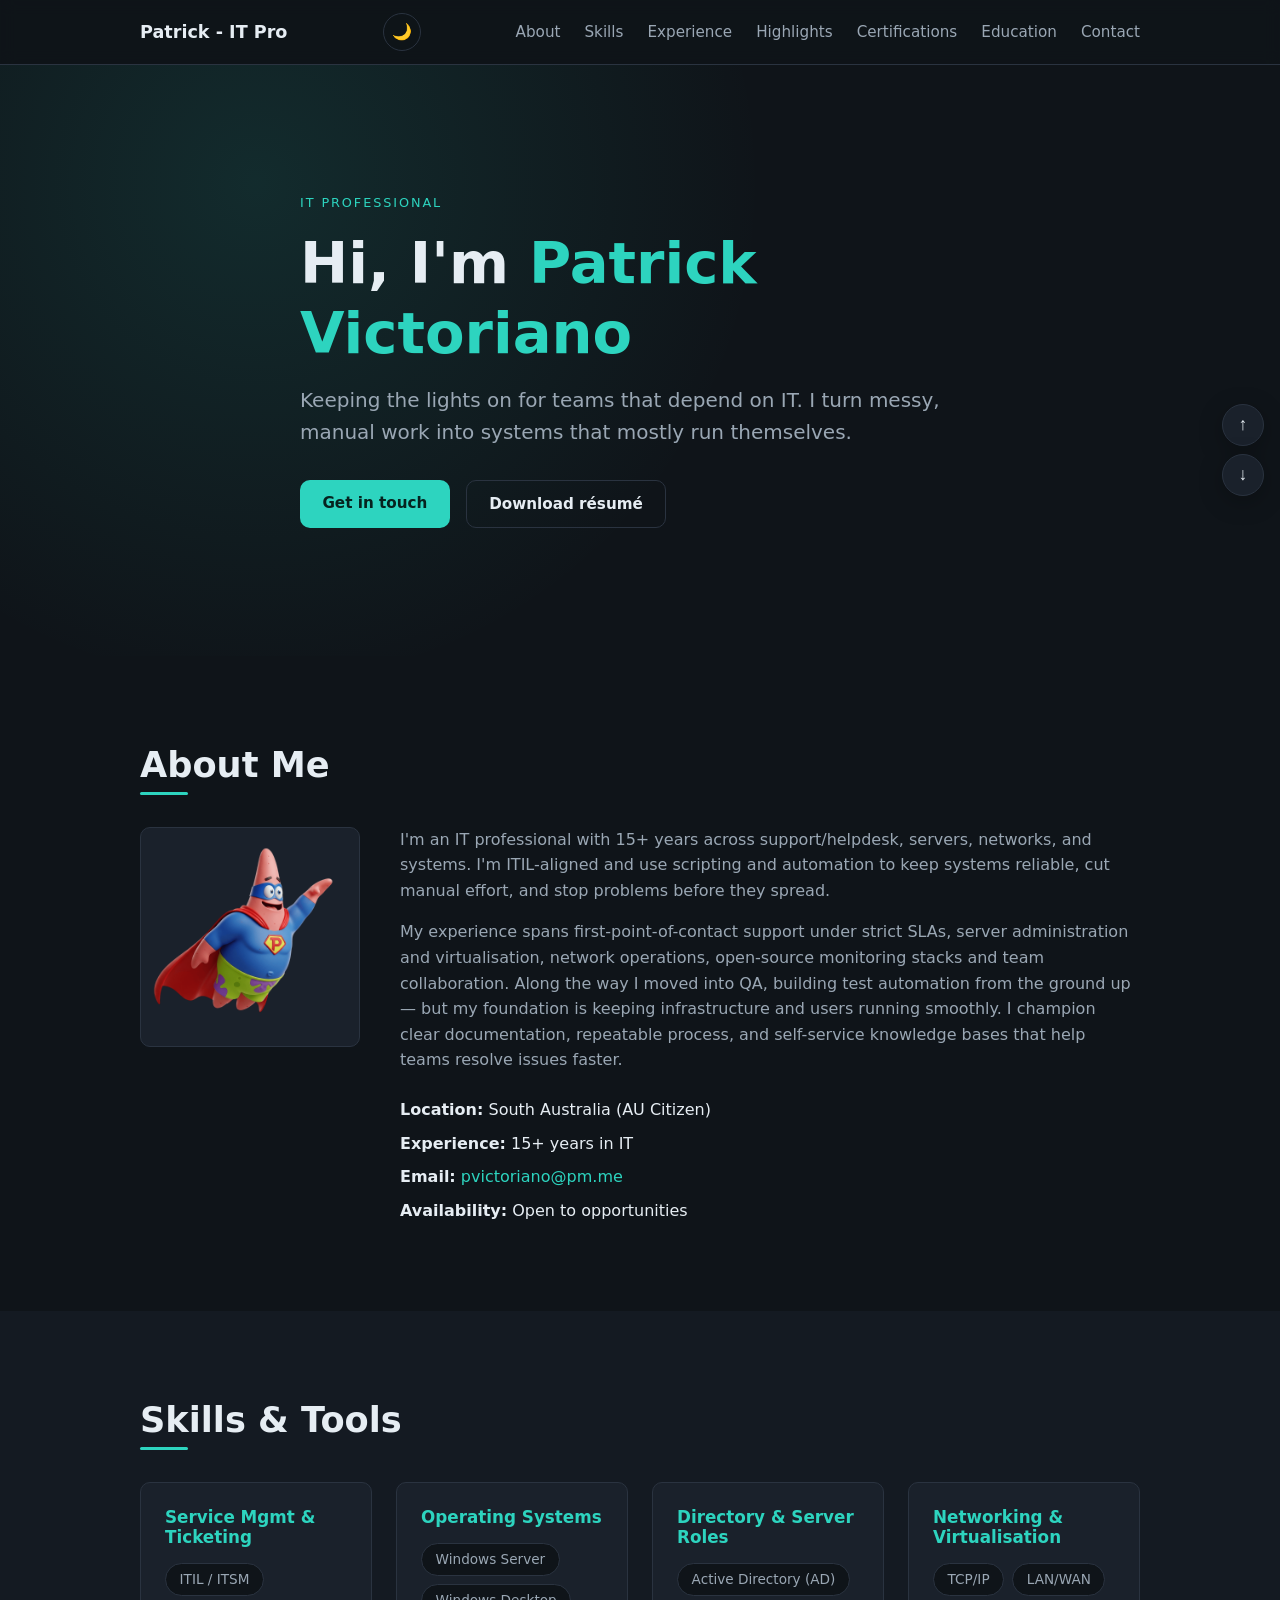
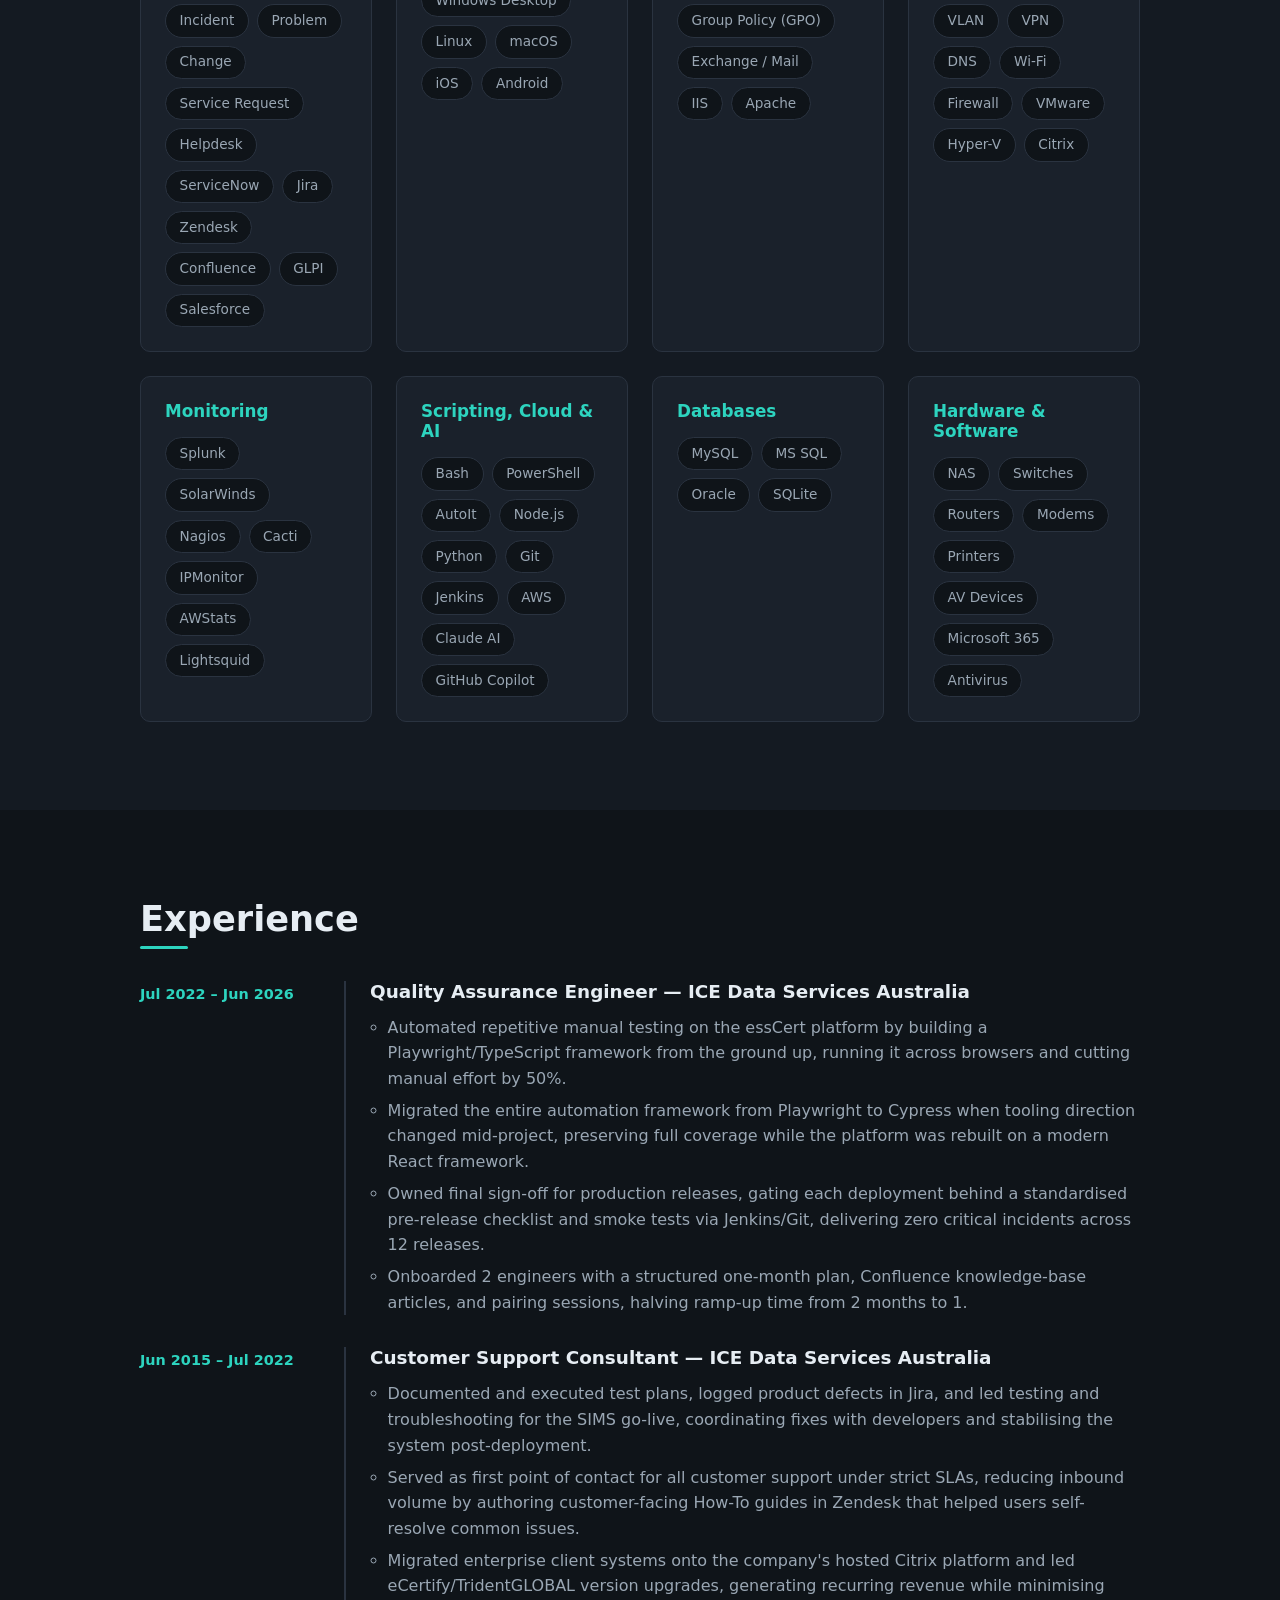
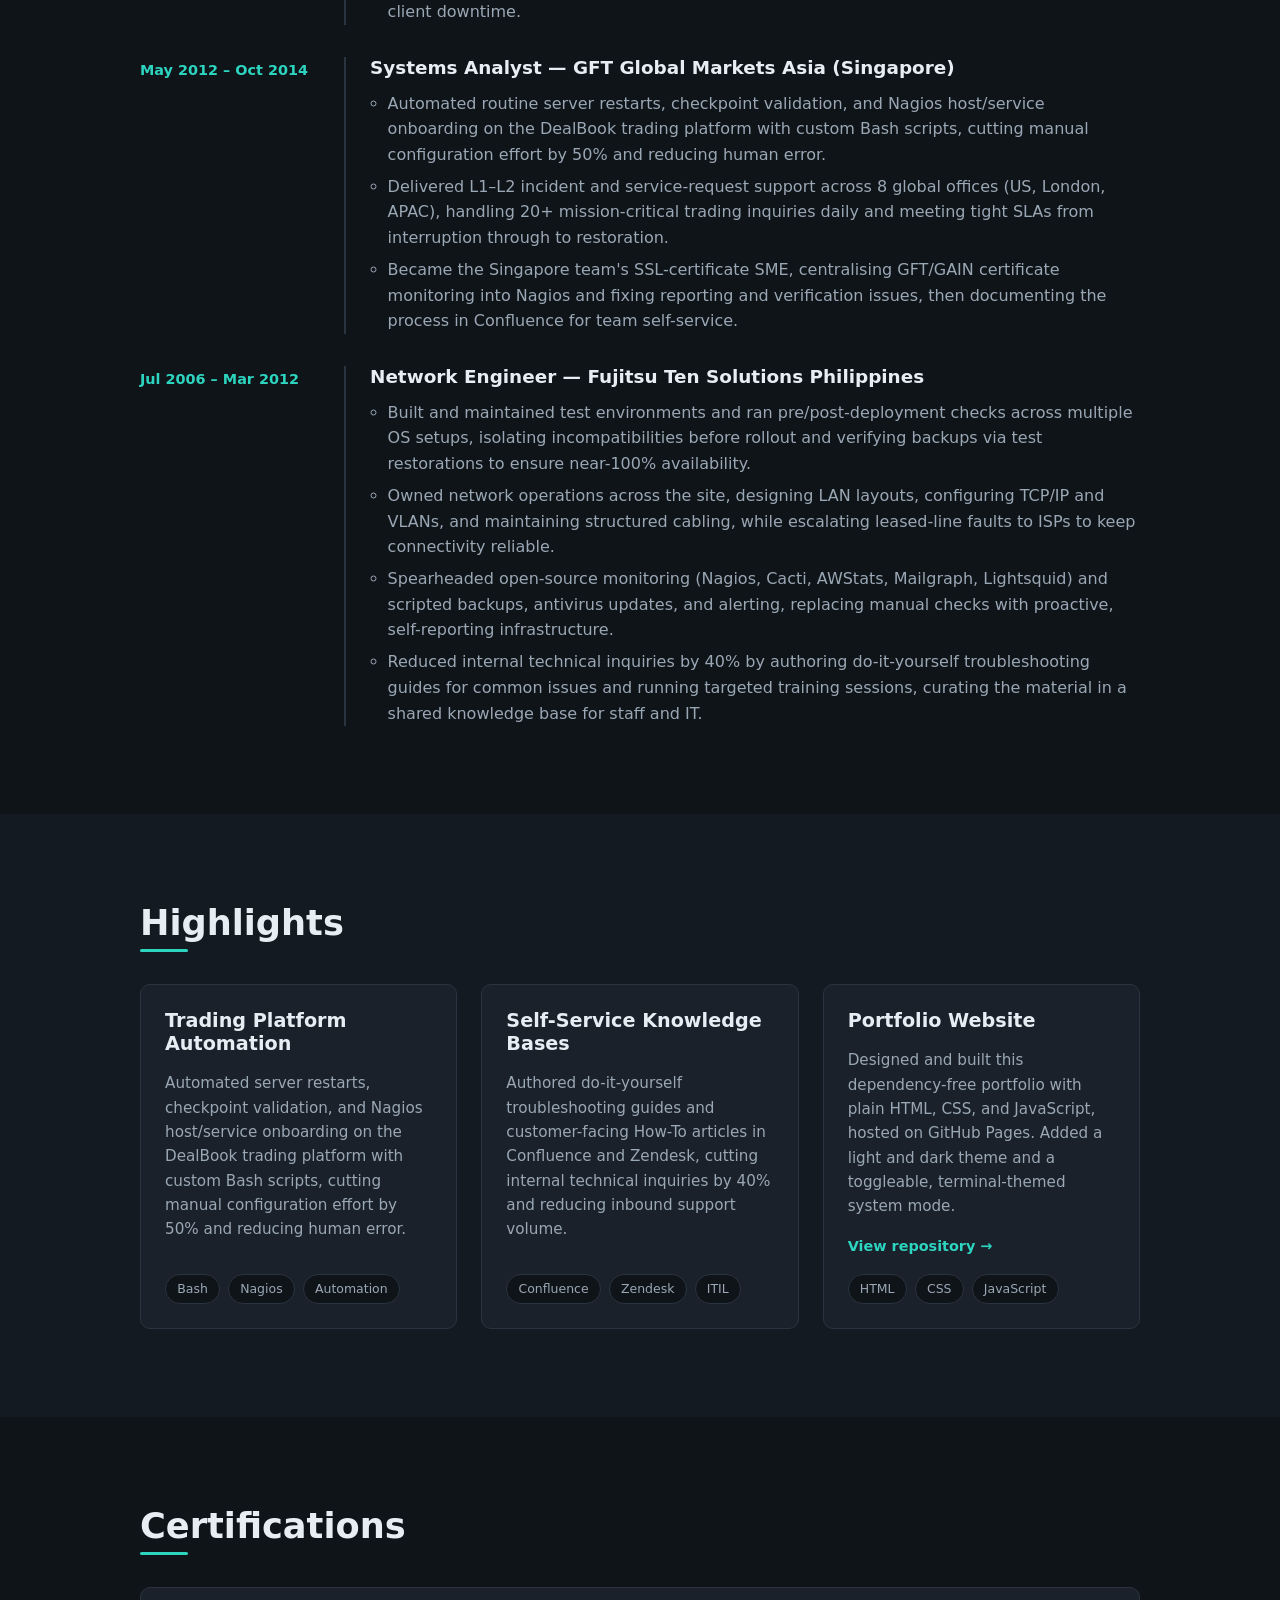
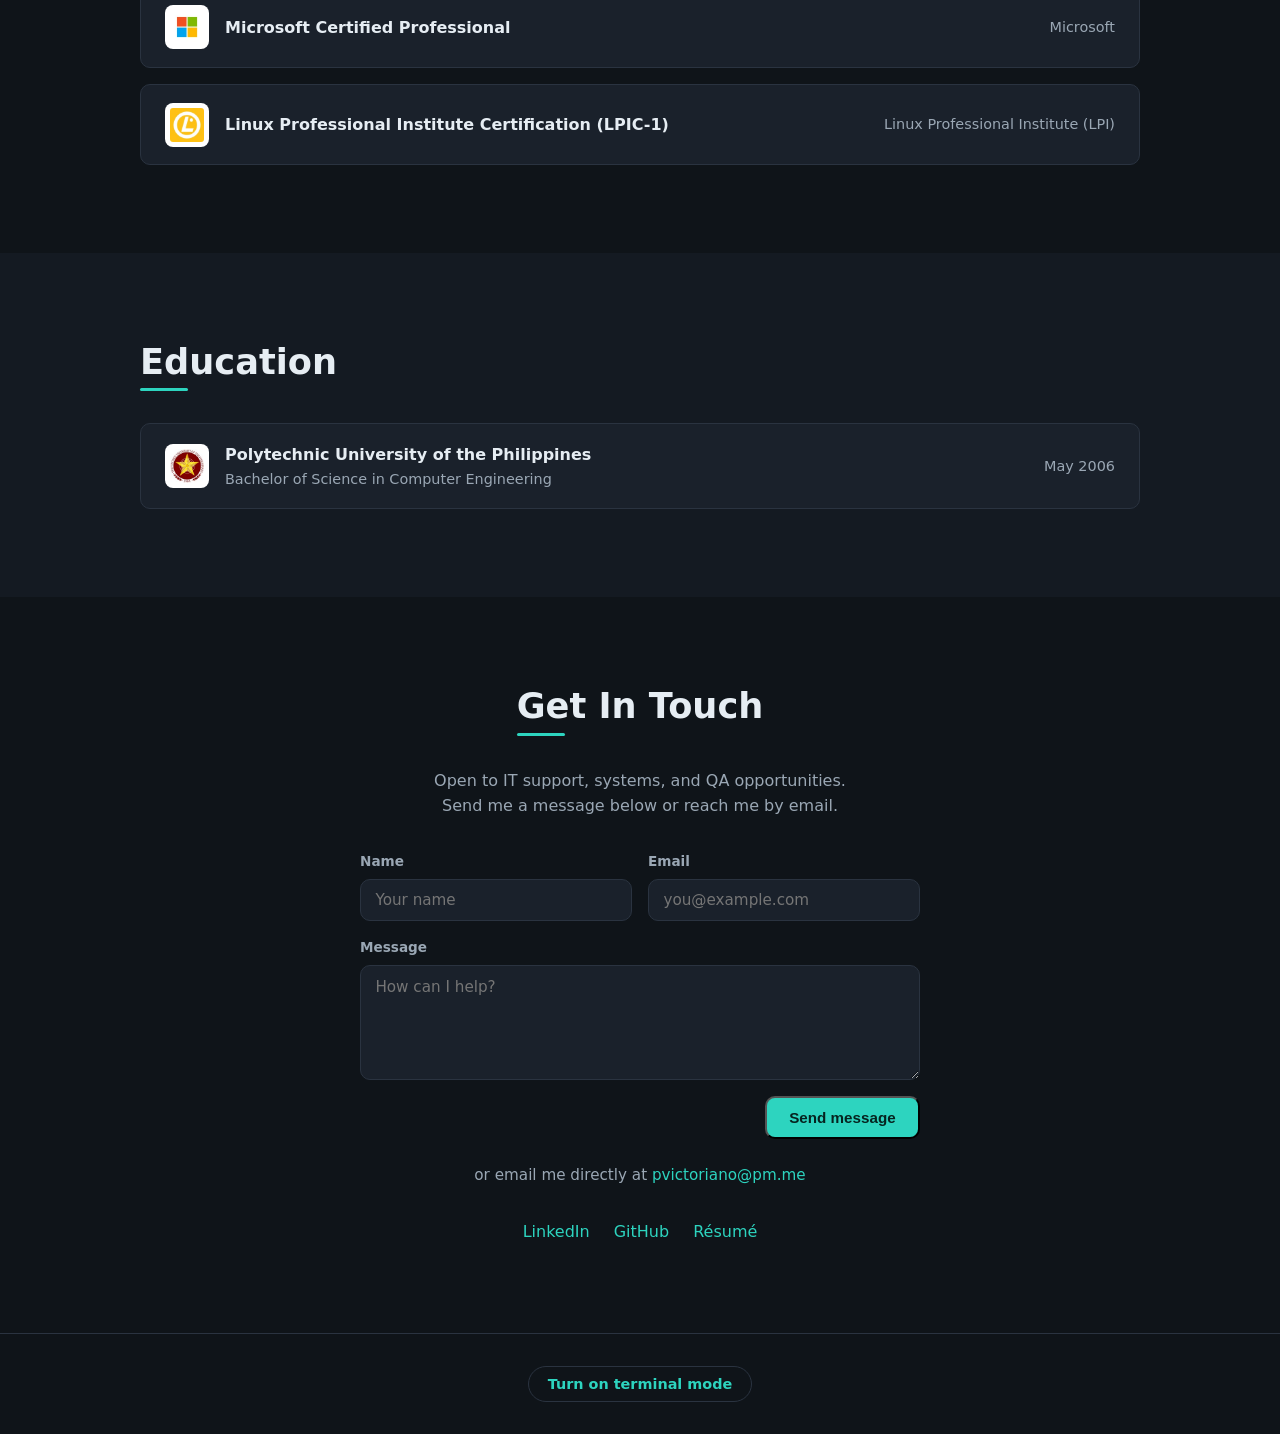
==== commit a9619a18: "Update portfolio messaging and resume Simplify professional branding. Update resume PDF." ====
--- a/index.html
+++ b/index.html
@@ -5,10 +5,10 @@
     <meta name="viewport" content="width=device-width, initial-scale=1.0" />
     <meta
       name="description"
-      content="Portfolio of Patrick Victoriano, an IT support and systems professional specialising in helpdesk, servers, networks, systems and automation."
+      content="Portfolio of Patrick Victoriano, an IT professional specialising in helpdesk, servers, networks, systems and automation."
     />
     <meta name="author" content="Patrick Victoriano" />
-    <title>Patrick Victoriano — IT Support &amp; Systems Professional</title>
+    <title>Patrick Victoriano — IT Professional</title>
     <link rel="icon" type="image/svg+xml" href="assets/favicon.svg" />
     <link rel="preconnect" href="https://fonts.googleapis.com" />
     <link rel="preconnect" href="https://fonts.gstatic.com" crossorigin />
@@ -69,11 +69,10 @@
             <span class="status__pass">✓ Open to work</span>
             <span class="status__sep">·</span> South Australia <span class="status__sep">·</span> IT Professional
           </p>
-          <p class="hero__eyebrow">IT Support &amp; Systems Professional</p>
+          <p class="hero__eyebrow">IT Professional</p>
           <h1 class="hero__title">Hi, I'm <span class="accent">Patrick Victoriano</span></h1>
           <p class="hero__subtitle">
-            I keep systems reliable, teams productive and users happy. With 15+ years across helpdesk, servers, networks and systems,
-            I'm ITIL-aligned and lean on scripting and automation to cut manual effort and stop problems before they spread.
+            Keeping the lights on for teams that depend on IT. I turn messy, manual work into systems that mostly run themselves.
           </p>
           <div class="hero__actions">
             <a href="#contact" class="btn btn--primary">Get in touch</a>
@@ -99,8 +98,8 @@
             <img class="about__photo" src="assets/patrick-star-superhero.png" alt="Portrait of Patrick Victoriano" />
             <div class="about__text">
               <p>
-                I'm an IT support and systems professional with 15+ years across helpdesk, servers, networks, and systems. I'm ITIL-aligned and
-                build the scripting and automation that cut manual effort and keep systems reliable.
+                I'm an IT professional with 15+ years across support/helpdesk, servers, networks, and systems. I'm ITIL-aligned and
+                use scripting and automation to keep systems reliable, cut manual effort, and stop problems before they spread.
               </p>
               <p>
                 My experience spans first-point-of-contact support under strict SLAs, server administration and virtualisation, network operations,
@@ -376,7 +375,7 @@
                 theme and a toggleable, terminal-themed system mode.
               </p>
               <div class="card__links">
-                <a href="https://github.com/pvictoriano-gh/pvictoriano-gh.github.io" target="_blank" rel="noopener">View repository →</a>
+                <a href="https://github.com/pvictoriano-gh/it" target="_blank" rel="noopener">View repository →</a>
               </div>
               <ul class="tags tags--sm">
                 <li>HTML</li>
